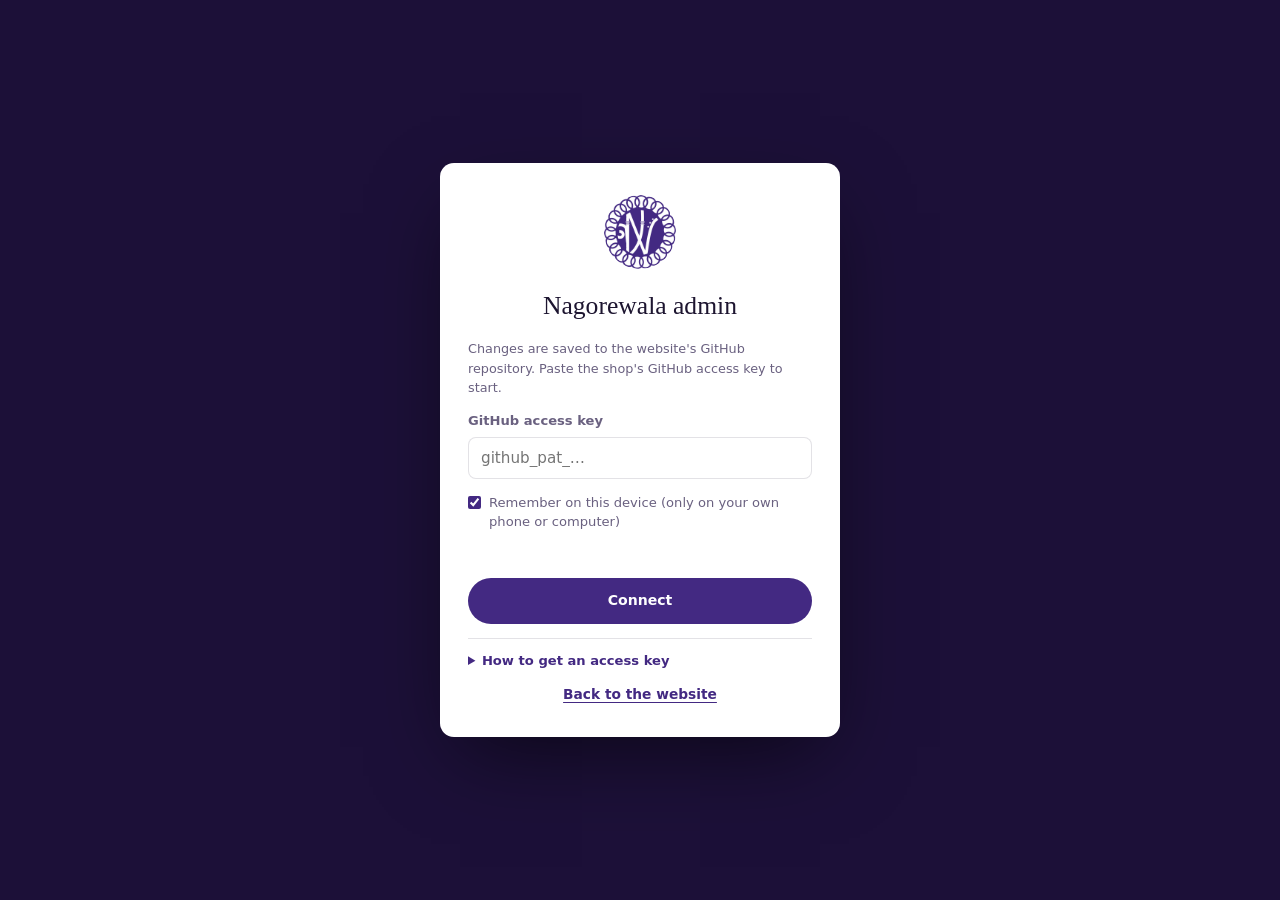
==== admin/index.html @ 260ad3f7 "Add admin page that publishes through GitHub /admin/ lets the shop add, edit, reorder and delete swe" ====
<!doctype html>
<html lang="en">
<head>
<meta charset="utf-8">
<meta name="viewport" content="width=device-width, initial-scale=1">
<meta name="robots" content="noindex, nofollow">
<meta http-equiv="Content-Security-Policy" content="default-src 'self'; img-src 'self' data: blob: https:; style-src 'self' 'unsafe-inline' https://fonts.googleapis.com; font-src https://fonts.gstatic.com; script-src 'self'; connect-src https://api.github.com data:; base-uri 'self'; form-action 'none'">
<meta name="referrer" content="no-referrer">
<base href="../">
<title>Nagorewala Admin</title>
<link rel="icon" href="assets/img/logo.png">
<link rel="preconnect" href="https://fonts.googleapis.com">
<link rel="preconnect" href="https://fonts.gstatic.com" crossorigin>
<link href="https://fonts.googleapis.com/css2?family=Fraunces:opsz,wght@9..144,400;9..144,600&family=Manrope:wght@400;500;600;700&display=swap" rel="stylesheet">
<link rel="stylesheet" href="assets/css/admin.css">
</head>
<body>

<!-- connect -->
<main class="ad-auth" id="login">
  <form class="ad-auth-card" id="loginForm" novalidate>
    <img src="assets/img/logo.png" alt="" width="72" height="74">
    <h1>Nagorewala admin</h1>
    <p class="ad-hint">Changes are saved to the website's GitHub repository. Paste the shop's GitHub access key to start.</p>
    <label class="ad-field"><span>GitHub access key</span><input type="password" id="tokenInput" autocomplete="off" spellcheck="false" required placeholder="github_pat_…"></label>
    <label class="ad-check"><input type="checkbox" id="remember" checked> Remember on this device (only on your own phone or computer)</label>
    <p class="ad-error" id="loginError" role="alert"></p>
    <button class="ad-btn primary" type="submit" id="loginBtn">Connect</button>
    <details class="ad-help">
      <summary>How to get an access key</summary>
      <ol>
        <li>Sign in to GitHub as <b>alimbacker</b> and open <a href="https://github.com/settings/personal-access-tokens/new" target="_blank" rel="noopener">Settings → Developer settings → Fine-grained tokens → Generate new token</a>.</li>
        <li>Name it "Nagorewala admin" and pick an expiry date.</li>
        <li>Under <b>Repository access</b> choose <b>Only select repositories</b> → <b>nagorewala-sweets</b>.</li>
        <li>Under <b>Permissions → Repository permissions</b> set <b>Contents</b> to <b>Read and write</b>.</li>
        <li>Click <b>Generate token</b>, copy it and paste it above. Keep it private, like a password.</li>
      </ol>
    </details>
    <a class="ad-link" href="./">Back to the website</a>
  </form>
</main>

<!-- editor -->
<div id="app" hidden>
<header class="ad-top">
  <div class="ad-brand">
    <img src="assets/img/logo.png" alt="" width="40" height="41">
    <div><b>Nagorewala</b><small>Website admin</small></div>
  </div>
  <div class="ad-actions">
    <span class="ad-status" id="status" role="status">All saved</span>
    <a class="ad-btn ghost" id="btnPreview" href="index.html?preview" target="_blank" rel="noopener">Preview</a>
    <button type="button" class="ad-btn primary" id="btnSave">Save changes</button>
    <button type="button" class="ad-btn ghost" id="btnLogout">Disconnect</button>
  </div>
</header>

<div class="ad-wrap">
  <p class="ad-note">Click <b>Save changes</b> to publish. The website shows the update within a few minutes. Use <b>Preview</b> to check first.</p>

  <nav class="ad-tabs" role="tablist" aria-label="Sections">
    <button type="button" role="tab" class="is-on" data-tab="sweets" aria-selected="true">Sweets <span data-count="sweets"></span></button>
    <button type="button" role="tab" data-tab="savouries" aria-selected="false">Savouries <span data-count="savouries"></span></button>
    <button type="button" role="tab" data-tab="gallery" aria-selected="false">Kitchen photos <span data-count="gallery"></span></button>
  </nav>

  <section id="paneMenu">
    <div class="ad-toolbar">
      <input type="search" id="search" placeholder="Search by name" aria-label="Search sweets">
      <button type="button" class="ad-btn primary" id="btnAdd">+ Add sweet</button>
    </div>
    <ul class="ad-list" id="itemList"></ul>
    <p class="ad-empty" id="itemEmpty" hidden>Nothing here yet. Add your first item.</p>
  </section>

  <section id="paneGallery" hidden>
    <div class="ad-toolbar">
      <p class="ad-hint">These photos appear in the "From our kitchen" section. Landscape or portrait both work; they are cropped to 4:5.</p>
      <label class="ad-btn primary ad-file">+ Add photos<input type="file" id="galInput" accept="image/jpeg,image/png,image/webp" multiple></label>
    </div>
    <ul class="ad-grid" id="galList"></ul>
    <p class="ad-empty" id="galEmpty" hidden>No kitchen photos yet.</p>
  </section>
</div>
</div>

<dialog class="ad-dlg" id="itemDlg" aria-labelledby="dlgTitle">
  <form method="dialog" id="itemForm" novalidate>
    <header><h2 id="dlgTitle">Add sweet</h2><button type="button" class="ad-x" data-close aria-label="Close">×</button></header>
    <div class="ad-dlg-body">
      <div class="ad-photo">
        <div class="ad-photo-view" id="photoView"></div>
        <div class="ad-photo-actions">
          <label class="ad-btn ghost ad-file">Upload photo<input type="file" id="photoInput" accept="image/jpeg,image/png,image/webp"></label>
          <button type="button" class="ad-link" id="photoRemove">Remove photo</button>
          <p class="ad-hint">Square photos look best. It is shown as a circle on the menu and in the sweet box.</p>
        </div>
      </div>
      <label class="ad-field"><span>Name *</span><input name="n" maxlength="40" required autocomplete="off"></label>
      <div class="ad-row">
        <label class="ad-field"><span>Category</span>
          <select name="cat"><option value="sweets">Sweets</option><option value="savouries">Savouries</option></select></label>
        <label class="ad-field"><span>Price for 1 kg (₹) *</span><input name="p" type="number" min="1" max="100000" step="1" inputmode="numeric" required></label>
      </div>
      <p class="ad-hint" id="halfPrice"></p>
      <div class="ad-row">
        <label class="ad-field"><span>Other name <em>(optional)</em></span><input name="sub" maxlength="40" placeholder="e.g. Athipala Halwa" autocomplete="off"></label>
        <label class="ad-field"><span>Label</span>
          <select name="tag"><option value="">None</option><option>Signature</option><option>Popular</option><option>New</option></select></label>
      </div>
      <label class="ad-field ad-colour"><span>Colour if there is no photo</span><input name="c" type="color" value="#c48a22"></label>
      <p class="ad-error" id="formError" role="alert"></p>
    </div>
    <footer>
      <button type="button" class="ad-link danger" id="btnDelete">Delete</button>
      <span></span>
      <button type="button" class="ad-btn ghost" data-close>Cancel</button>
      <button type="submit" class="ad-btn primary">Save</button>
    </footer>
  </form>
</dialog>

<div class="ad-toast" id="toast" role="status" aria-live="polite"></div>

<script src="assets/js/admin.js"></script>
</body>
</html>
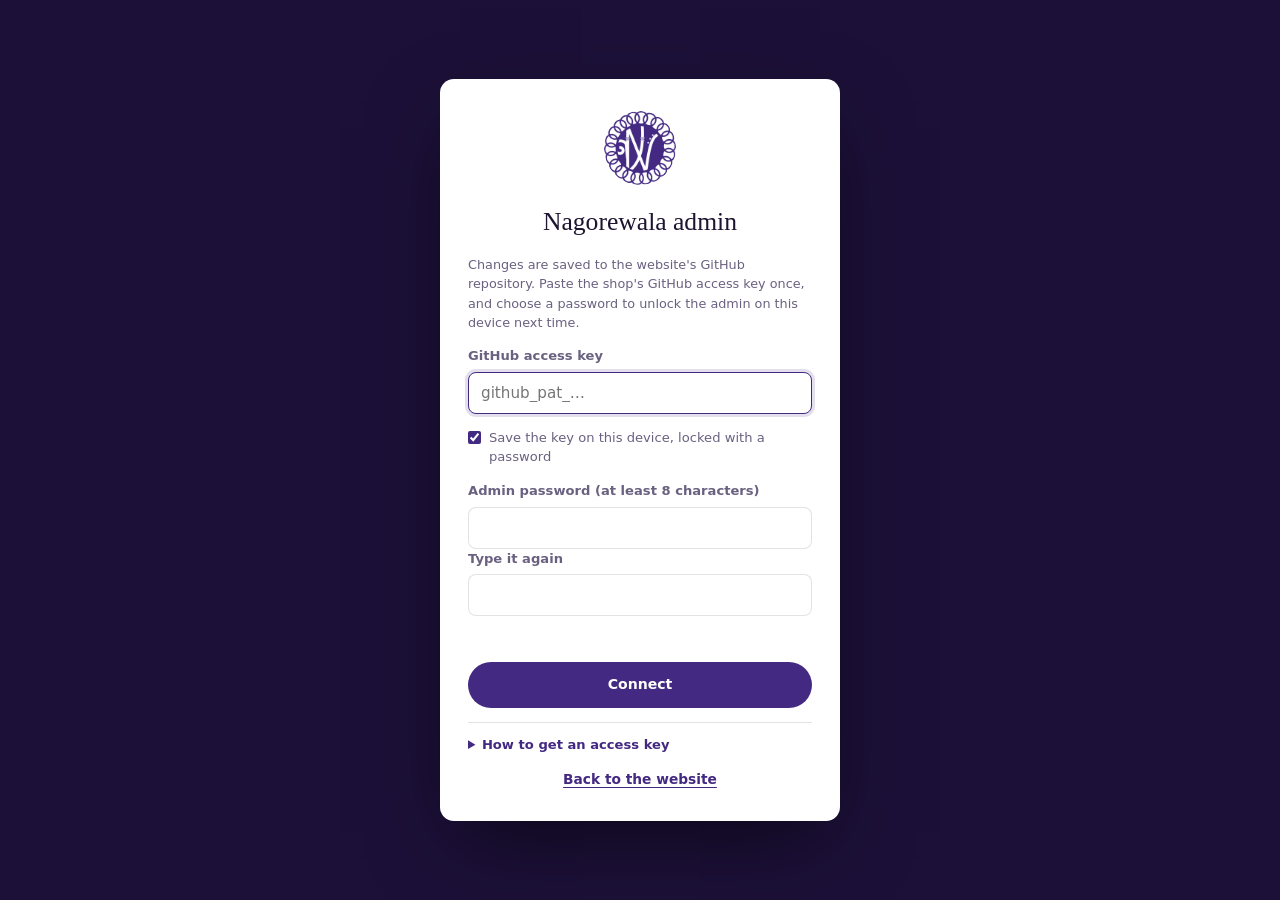
==== commit 3948f736: "Admin: password login that unlocks an encrypted key on the device The GitHub access key is entered o" ====
--- a/admin/index.html
+++ b/admin/index.html
@@ -21,9 +21,14 @@
   <form class="ad-auth-card" id="loginForm" novalidate>
     <img src="assets/img/logo.png" alt="" width="72" height="74">
     <h1>Nagorewala admin</h1>
-    <p class="ad-hint">Changes are saved to the website's GitHub repository. Paste the shop's GitHub access key to start.</p>
+    <p class="ad-hint">Changes are saved to the website's GitHub repository. Paste the shop's GitHub access key once, and choose a password to unlock the admin on this device next time.</p>
+    <input type="text" name="username" value="nagorewala-admin" autocomplete="username" hidden>
     <label class="ad-field"><span>GitHub access key</span><input type="password" id="tokenInput" autocomplete="off" spellcheck="false" required placeholder="github_pat_…"></label>
-    <label class="ad-check"><input type="checkbox" id="remember" checked> Remember on this device (only on your own phone or computer)</label>
+    <label class="ad-check"><input type="checkbox" id="remember" checked> Save the key on this device, locked with a password</label>
+    <div id="setPassword">
+      <label class="ad-field"><span>Admin password (at least 8 characters)</span><input type="password" id="newPass" minlength="8" autocomplete="new-password"></label>
+      <label class="ad-field"><span>Type it again</span><input type="password" id="newPass2" minlength="8" autocomplete="new-password"></label>
+    </div>
     <p class="ad-error" id="loginError" role="alert"></p>
     <button class="ad-btn primary" type="submit" id="loginBtn">Connect</button>
     <details class="ad-help">
@@ -40,6 +45,20 @@
   </form>
 </main>
 
+<!-- unlock (key saved on this device) -->
+<main class="ad-auth" id="unlock" hidden>
+  <form class="ad-auth-card" id="unlockForm" novalidate>
+    <img src="assets/img/logo.png" alt="" width="72" height="74">
+    <h1>Nagorewala admin</h1>
+    <input type="text" name="username" value="nagorewala-admin" autocomplete="username" hidden>
+    <label class="ad-field"><span>Password</span><input type="password" id="unlockPass" autocomplete="current-password" required></label>
+    <p class="ad-error" id="unlockError" role="alert"></p>
+    <button class="ad-btn primary" type="submit" id="unlockBtn">Log in</button>
+    <button type="button" class="ad-link" id="forgetKey">Forgot the password? Use the access key again</button>
+    <a class="ad-link" href="./">Back to the website</a>
+  </form>
+</main>
+
 <!-- editor -->
 <div id="app" hidden>
 <header class="ad-top">
@@ -51,7 +70,7 @@
     <span class="ad-status" id="status" role="status">All saved</span>
     <a class="ad-btn ghost" id="btnPreview" href="index.html?preview" target="_blank" rel="noopener">Preview</a>
     <button type="button" class="ad-btn primary" id="btnSave">Save changes</button>
-    <button type="button" class="ad-btn ghost" id="btnLogout">Disconnect</button>
+    <button type="button" class="ad-btn ghost" id="btnLogout">Log out</button>
   </div>
 </header>
 
